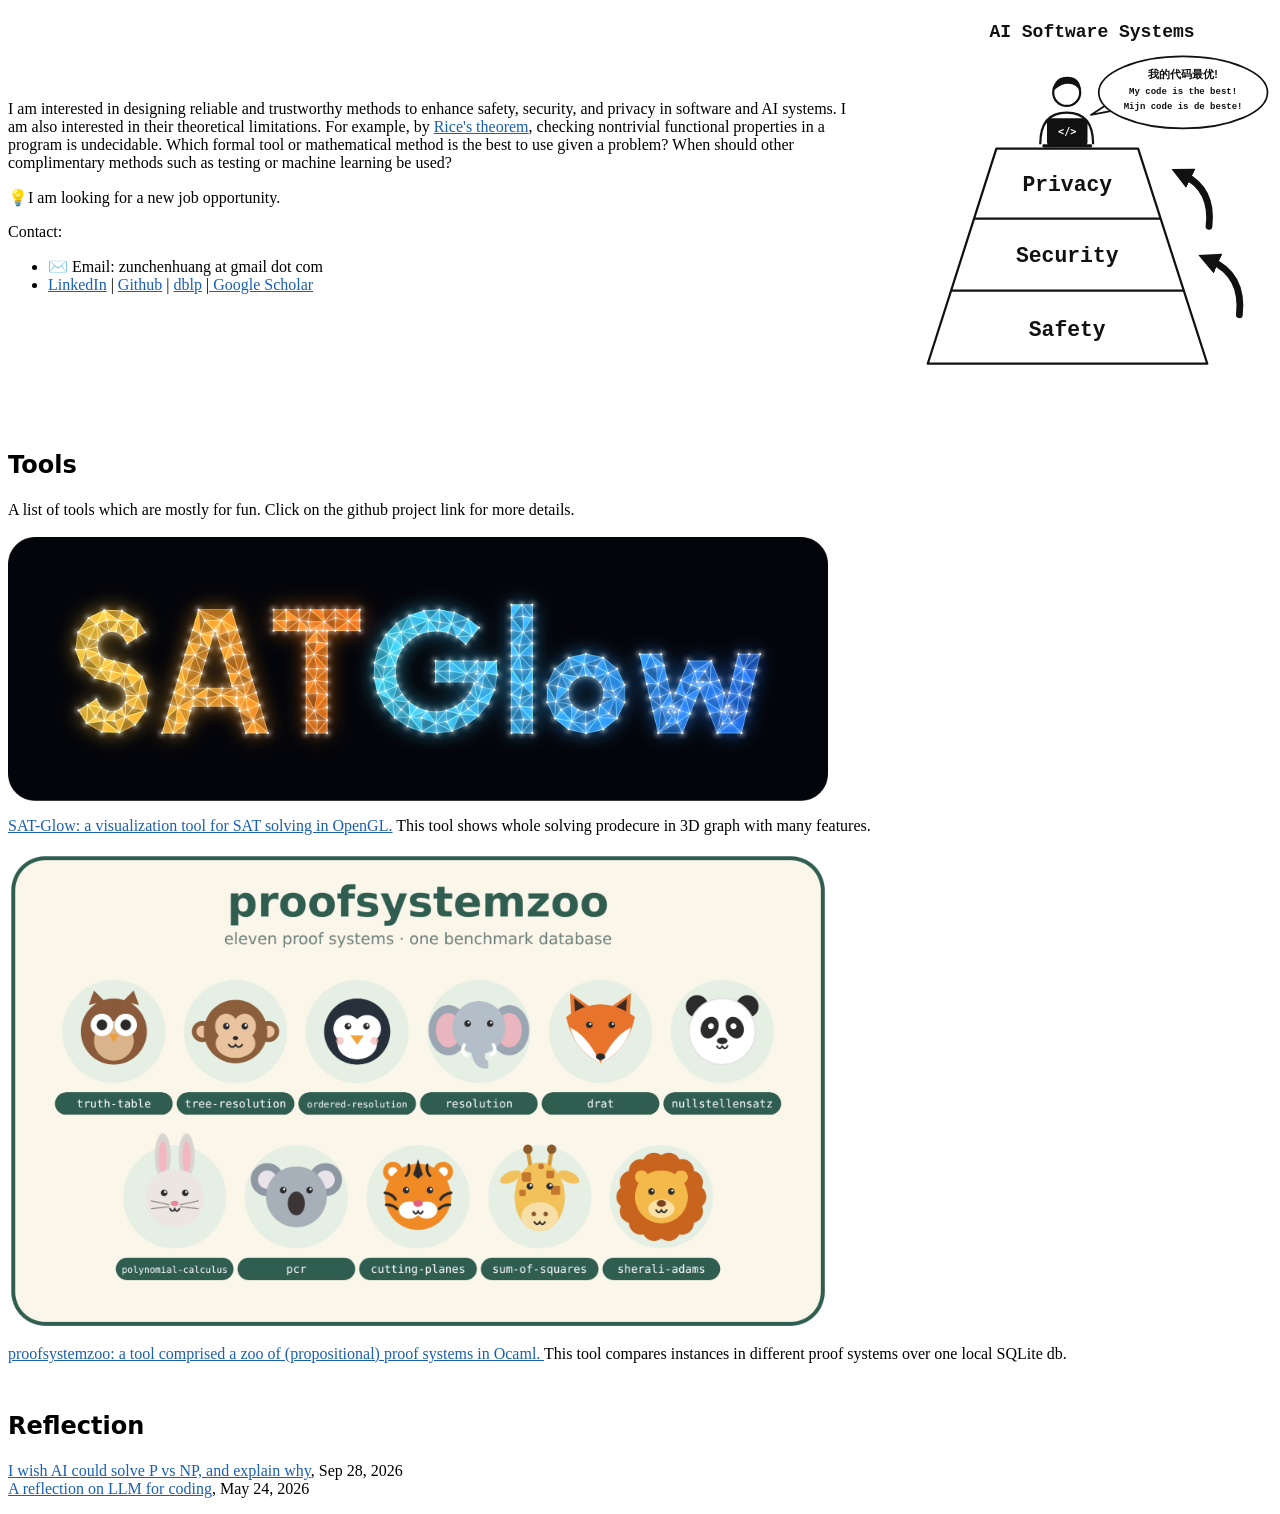
==== index.html @ c2429c39 "Tweak the width" ====
<!DOCTYPE html>
<html lang="en">
<head>
<meta charset="utf-8">
<meta name="viewport" content="width=device-width, initial-scale=1">
<title>Zunchen Huang</title>
<link rel="stylesheet" href="style.css">
</head>
<body>
<main>

<section class="intro">
  <div class="intro-text">
    <p>I am interested in designing reliable and trustworthy methods to enhance safety, security, and privacy in software and AI systems. I am also interested in their theoretical limitations. For example, by <a href="https://en.wikipedia.org/wiki/Rice%27s_theorem">Rice's theorem</a>, checking nontrivial functional properties in a program is undecidable. Which formal tool or mathematical method is the best to use given a problem? When should other complimentary methods such as testing or machine learning be used?</p>
    <p>💡I am looking for a new job opportunity.</p>
    <p>Contact:</p>
    <ul>
      <li>✉️ Email: zunchenhuang at gmail dot com</li>
      <li><a href="https://www.linkedin.com/in/zunchenhuang/">LinkedIn</a> | <a href="https://github.com/zunchenhuang">Github</a> | <a href="https://dblp.org/pid/266/8745.html">dblp</a> |<a href="https://scholar.google.com/citations?user=kwJHEtMAAAAJ&amp;hl=en"> Google Scholar</a></li>
    </ul>
  </div>
  <img class="hero" src="img/hero.svg" alt="AI Software Systems: Safety, Security, Privacy">
</section>

<h2>Tools</h2>
<p>A list of tools which are mostly for fun. Click on the github project link for more details.</p>
<img class="tool" src="img/satglow.png" alt="SAT-Glow">
<p><a href="https://github.com/zunchenhuang/SAT-Glow">SAT-Glow: a visualization tool for SAT solving in OpenGL.</a> This tool shows whole solving prodecure in 3D graph with many features.</p>
<img class="tool" src="img/proofsystemzoo.png" alt="proofsystemzoo">
<p><a href="https://github.com/zunchenhuang/proofsystemzoo">proofsystemzoo: a tool comprised a zoo of (propositional) proof systems in Ocaml. </a>This tool compares instances in different proof systems over one local SQLite db.</p>

<h2>Reflection</h2>
<p><a href="reflections/p-vs-np.html">I wish AI could solve P vs NP, and explain why</a>, Sep 28, 2026<br>
<a href="reflections/llm-coding.html">A reflection on LLM for coding</a>, May 24, 2026</p>

</main>
</body>
</html>
---- style.css ----
CSS = r"""body{margin:0;background:#fff;color:#222;font:17px/1.65 Georgia,"Times New Roman",serif}
main{max-width:1100px;margin:0 auto;padding:40px 32px 60px}
h1,h2{font-family:system-ui,sans-serif;line-height:1.3}
h2{margin-top:2em}
a{color:#1a5fb4}
.intro{display:grid;grid-template-columns:minmax(0,1fr) 360px;gap:48px;align-items:center}
.intro-text p:first-child{margin-top:0}
.hero{display:block;width:100%}
.tool{display:block;width:100%;max-width:820px;margin:18px 0 6px;border-radius:8px}
.fn{font-size:.92rem;color:#555}
@media (max-width:800px){
  .intro{grid-template-columns:1fr;gap:20px}
  .hero{max-width:340px;margin:0 auto;grid-row:1}
  main{padding:28px 20px 48px}
}
"""
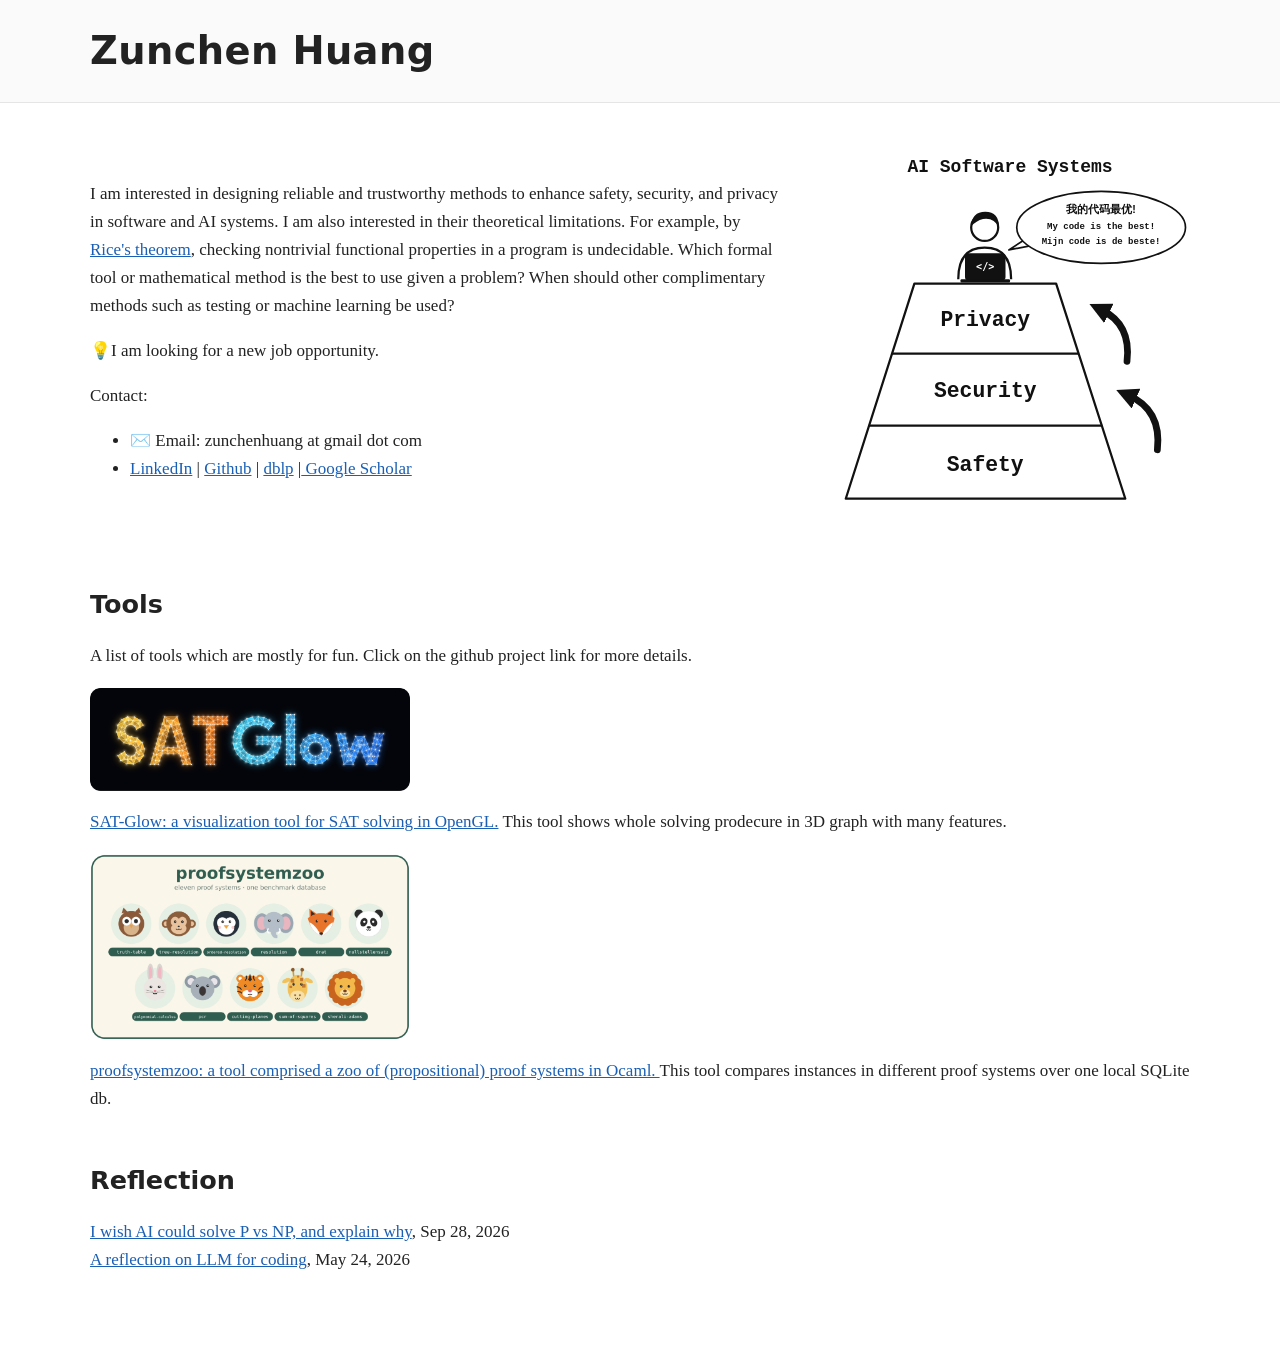
==== commit 52790dde: "Add banner" ====
--- a/index.html
+++ b/index.html
@@ -7,6 +7,11 @@
 <link rel="stylesheet" href="style.css">
 </head>
 <body>
+<header class="banner">
+  <div class="banner-inner">
+    <h1><a href="index.html">Zunchen Huang</a></h1>
+  </div>
+</header>
 <main>
 
 <section class="intro">
--- a/style.css
+++ b/style.css
@@ -1,16 +1,34 @@
-CSS = r"""body{margin:0;background:#fff;color:#222;font:17px/1.65 Georgia,"Times New Roman",serif}
+body{margin:0;background:#fff;color:#222;font:17px/1.65 Georgia,"Times New Roman",serif}
+a{color:#1a5fb4}
+h1,h2{font-family:system-ui,-apple-system,"Segoe UI",sans-serif;line-height:1.3}
+h2{margin-top:2em}
+
+/* Name banner */
+.banner{border-bottom:1px solid #e5e5e5;background:#fafafa}
+.banner-inner{max-width:1100px;margin:0 auto;padding:28px 32px}
+.banner h1{margin:0;font-size:2.4rem;font-weight:600;line-height:1.2;letter-spacing:.01em;color:#222}
+.banner a{color:inherit;text-decoration:none}
+
+/* Page width */
 main{max-width:1100px;margin:0 auto;padding:40px 32px 60px}
-h1,h2{font-family:system-ui,sans-serif;line-height:1.3}
-h2{margin-top:2em}
-a{color:#1a5fb4}
-.intro{display:grid;grid-template-columns:minmax(0,1fr) 360px;gap:48px;align-items:center}
+
+/* Intro text + pyramid side by side */
+.intro{display:flex;flex-direction:row;align-items:center;gap:48px}
+.intro-text{flex:1 1 auto;min-width:0}
 .intro-text p:first-child{margin-top:0}
-.hero{display:block;width:100%}
-.tool{display:block;width:100%;max-width:820px;margin:18px 0 6px;border-radius:8px}
+.intro .hero{flex:0 0 360px;width:360px;max-width:360px;margin:0}
+
+/* Tool images */
+img.tool{display:block;width:100%;max-width:320px;margin:18px 0 6px;border-radius:8px}
+
+/* Reflection footnotes */
 .fn{font-size:.92rem;color:#555}
+
+/* Phones and narrow windows */
 @media (max-width:800px){
-  .intro{grid-template-columns:1fr;gap:20px}
-  .hero{max-width:340px;margin:0 auto;grid-row:1}
+  .banner-inner{padding:20px}
+  .banner h1{font-size:1.9rem}
+  .intro{flex-direction:column-reverse;gap:20px}
+  .intro .hero{flex:none;width:100%;max-width:320px;margin:0 auto}
   main{padding:28px 20px 48px}
 }
-"""
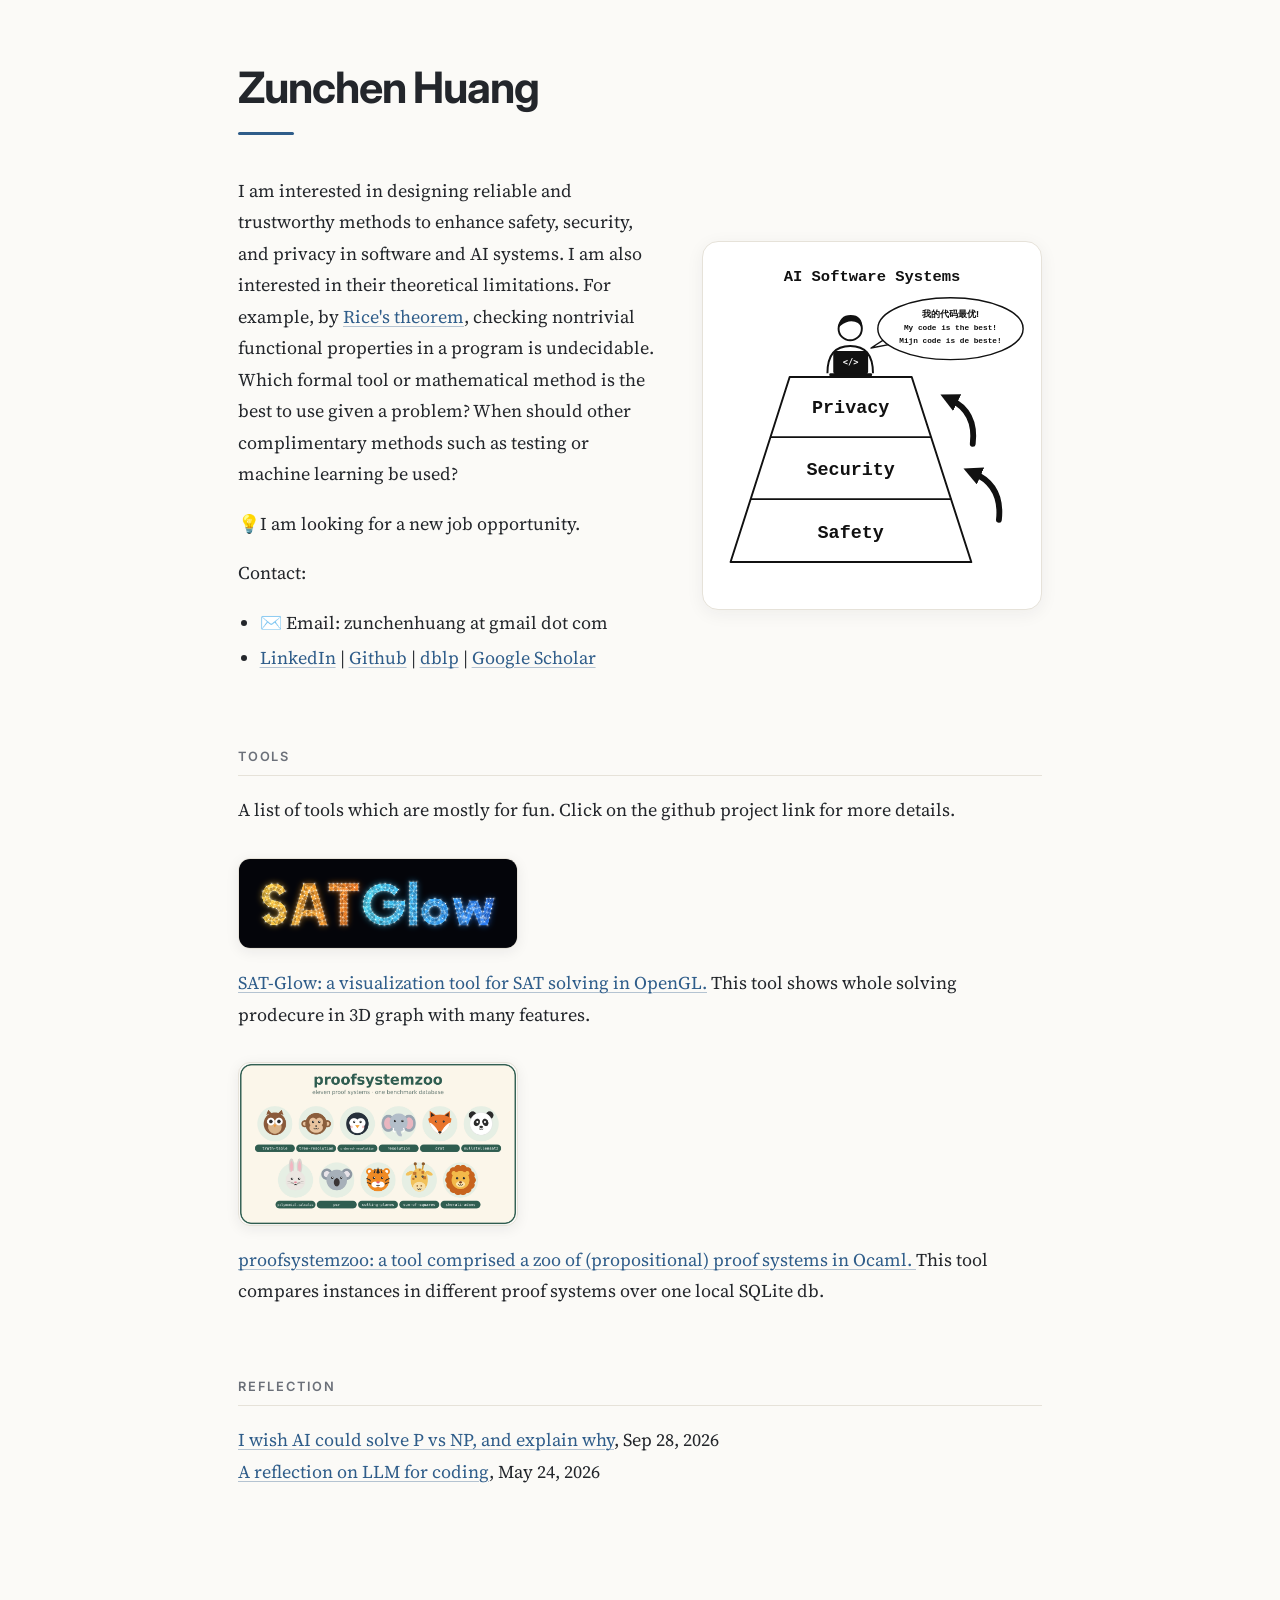
==== commit ba877d78: "cosmetic change" ====
--- a/index.html
+++ b/index.html
@@ -21,7 +21,7 @@
     <p>Contact:</p>
     <ul>
       <li>✉️ Email: zunchenhuang at gmail dot com</li>
-      <li><a href="https://www.linkedin.com/in/zunchenhuang/">LinkedIn</a> | <a href="https://github.com/zunchenhuang">Github</a> | <a href="https://dblp.org/pid/266/8745.html">dblp</a> |<a href="https://scholar.google.com/citations?user=kwJHEtMAAAAJ&amp;hl=en"> Google Scholar</a></li>
+      <li><a href="https://www.linkedin.com/in/zunchenhuang/">LinkedIn</a> | <a href="https://github.com/zunchenhuang">Github</a> | <a href="https://dblp.org/pid/266/8745.html">dblp</a> | <a href="https://scholar.google.com/citations?user=kwJHEtMAAAAJ&amp;hl=en">Google Scholar</a></li>
     </ul>
   </div>
   <img class="hero" src="img/hero.svg" alt="AI Software Systems: Safety, Security, Privacy">
--- a/style.css
+++ b/style.css
@@ -1,34 +1,103 @@
-body{margin:0;background:#fff;color:#222;font:17px/1.65 Georgia,"Times New Roman",serif}
-a{color:#1a5fb4}
-h1,h2{font-family:system-ui,-apple-system,"Segoe UI",sans-serif;line-height:1.3}
-h2{margin-top:2em}
+@import url('https://fonts.googleapis.com/css2?family=Inter:wght@400;600;700&family=Source+Serif+4:opsz,wght@8..60,400;8..60,600&display=swap');
+
+:root{
+  --ink:#23262b;
+  --muted:#6b7079;
+  --accent:#2f5d8a;
+  --paper:#fbfaf7;
+  --card:#ffffff;
+  --rule:#e6e2d9;
+  --width:860px;
+}
+
+*{box-sizing:border-box}
+body{
+  margin:0;
+  background:var(--paper);
+  color:var(--ink);
+  font:18px/1.75 "Source Serif 4",Georgia,serif;
+  -webkit-font-smoothing:antialiased;
+}
+
+/* Links */
+a{
+  color:var(--accent);
+  text-decoration:underline;
+  text-decoration-thickness:1px;
+  text-underline-offset:3px;
+  text-decoration-color:rgba(47,93,138,.35);
+  transition:text-decoration-color .2s,color .2s;
+}
+a:hover{text-decoration-color:var(--accent)}
 
 /* Name banner */
-.banner{border-bottom:1px solid #e5e5e5;background:#fafafa}
-.banner-inner{max-width:1100px;margin:0 auto;padding:28px 32px}
-.banner h1{margin:0;font-size:2.4rem;font-weight:600;line-height:1.2;letter-spacing:.01em;color:#222}
-.banner a{color:inherit;text-decoration:none}
+.banner{background:var(--paper)}
+.banner-inner{max-width:var(--width);margin:0 auto;padding:64px 28px 0}
+.banner h1{
+  margin:0;
+  font:700 2.7rem/1.1 "Inter",system-ui,sans-serif;
+  letter-spacing:-.025em;
+}
+.banner h1 a{color:var(--ink);text-decoration:none}
+.banner-inner::after{
+  content:"";display:block;width:56px;height:3px;
+  background:var(--accent);border-radius:2px;margin-top:20px;
+}
 
-/* Page width */
-main{max-width:1100px;margin:0 auto;padding:40px 32px 60px}
+/* Page body */
+main{max-width:var(--width);margin:0 auto;padding:40px 28px 96px}
 
-/* Intro text + pyramid side by side */
-.intro{display:flex;flex-direction:row;align-items:center;gap:48px}
+/* Section headings */
+h2{
+  font:600 .8rem/1.3 "Inter",system-ui,sans-serif;
+  letter-spacing:.14em;
+  text-transform:uppercase;
+  color:var(--muted);
+  margin:72px 0 18px;
+  padding-bottom:10px;
+  border-bottom:1px solid var(--rule);
+}
+
+/* Intro: text + pyramid side by side */
+.intro{display:flex;align-items:center;gap:48px}
 .intro-text{flex:1 1 auto;min-width:0}
 .intro-text p:first-child{margin-top:0}
-.intro .hero{flex:0 0 360px;width:360px;max-width:360px;margin:0}
+.intro-text ul{padding-left:1.2em;margin:.4em 0 0}
+.intro-text li{margin:.2em 0}
+.intro .hero{
+  flex:0 0 340px;width:340px;
+  background:var(--card);
+  border:1px solid var(--rule);
+  border-radius:16px;
+  padding:14px;
+  box-shadow:0 4px 18px rgba(30,35,45,.06);
+}
 
 /* Tool images */
-img.tool{display:block;width:100%;max-width:320px;margin:18px 0 6px;border-radius:8px}
+img.tool{
+  display:block;width:100%;max-width:280px;
+  margin:32px 0 10px;
+  border-radius:12px;
+  border:1px solid var(--rule);
+  box-shadow:0 3px 14px rgba(30,35,45,.07);
+}
 
-/* Reflection footnotes */
-.fn{font-size:.92rem;color:#555}
+/* Reflection pages */
+main h1{
+  font:700 2rem/1.25 "Inter",system-ui,sans-serif;
+  letter-spacing:-.015em;
+  margin:.3em 0 1.2em;
+}
+.fn{font-size:.9rem;line-height:1.6;color:var(--muted);margin:.5em 0}
+p:not(.fn) + .fn{margin-top:3em;padding-top:1.4em;border-top:1px solid var(--rule)}
 
 /* Phones and narrow windows */
-@media (max-width:800px){
-  .banner-inner{padding:20px}
-  .banner h1{font-size:1.9rem}
-  .intro{flex-direction:column-reverse;gap:20px}
+@media (max-width:760px){
+  body{font-size:17px}
+  .banner-inner{padding:40px 20px 0}
+  .banner h1{font-size:2.1rem}
+  main{padding:28px 20px 64px}
+  .intro{flex-direction:column-reverse;gap:24px}
   .intro .hero{flex:none;width:100%;max-width:320px;margin:0 auto}
-  main{padding:28px 20px 48px}
+  h2{margin-top:56px}
 }
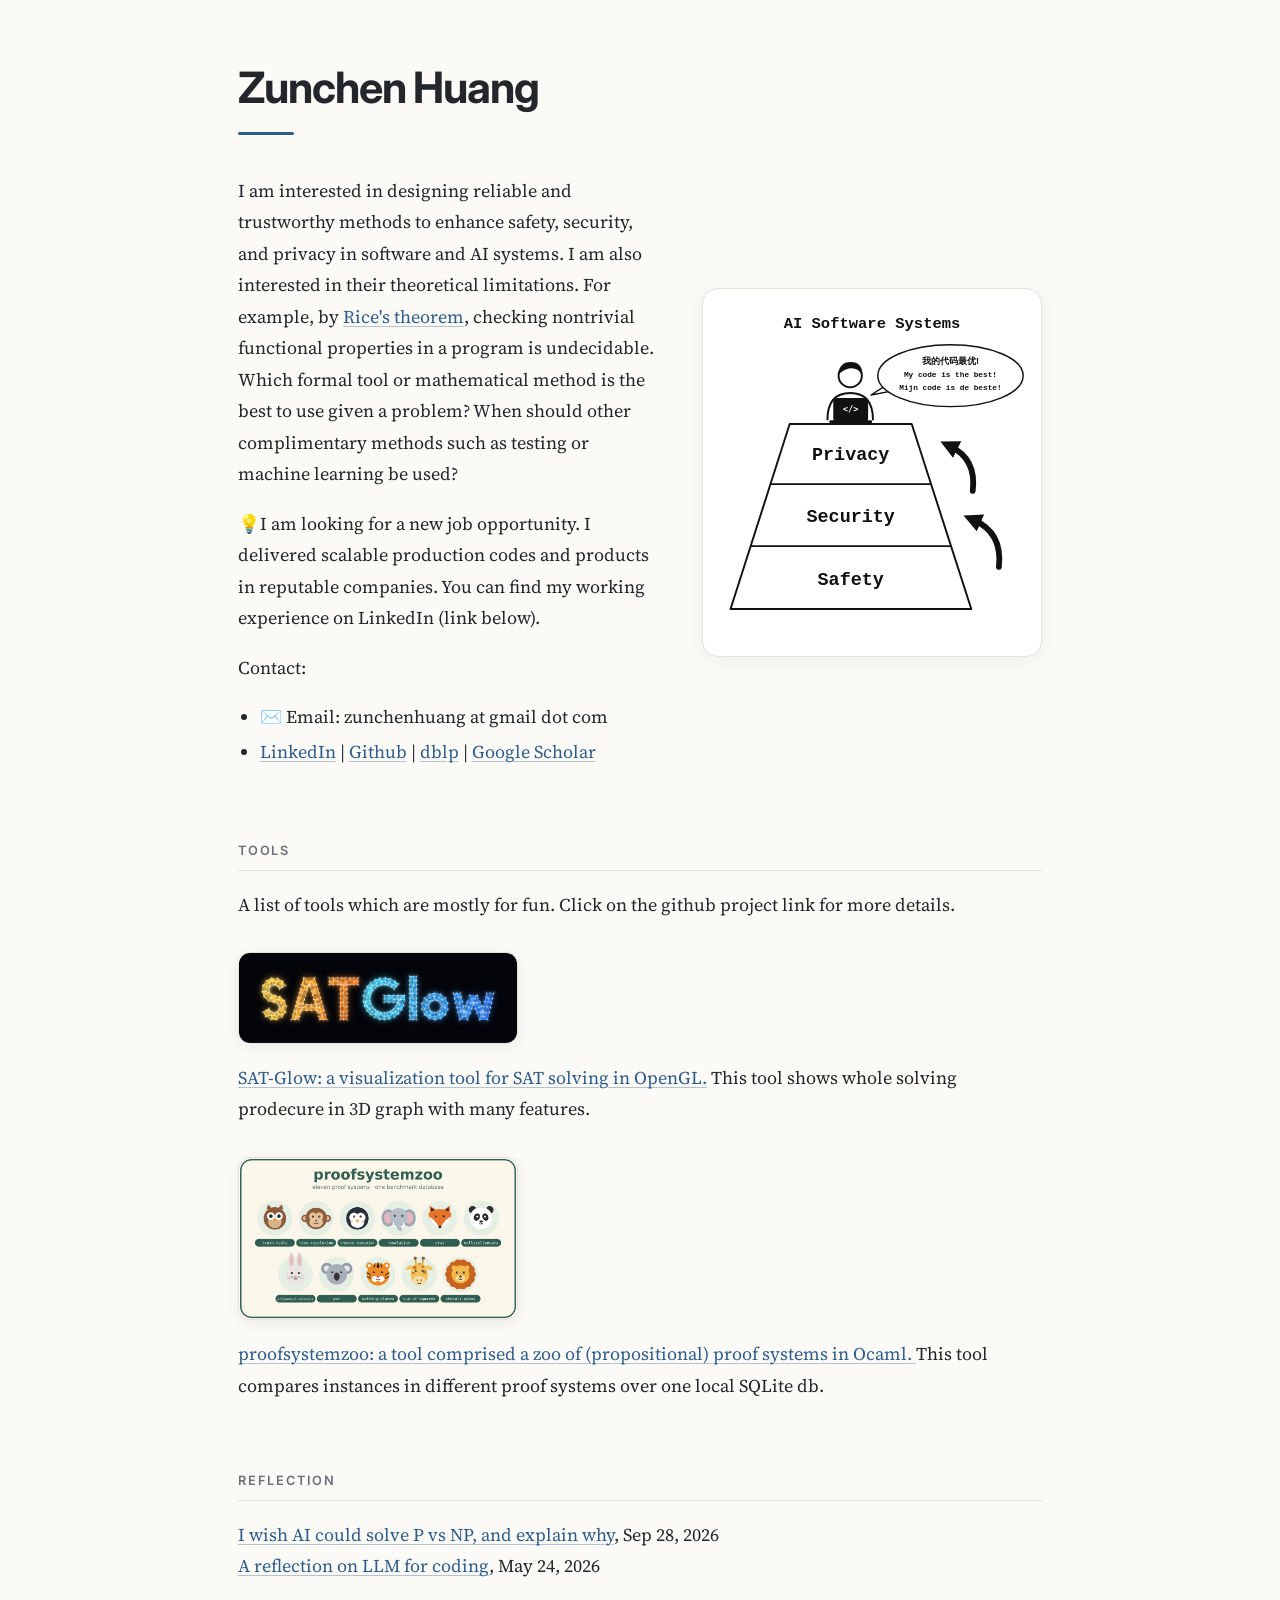
==== commit 7944f8ac: "Update job finding description" ====
--- a/index.html
+++ b/index.html
@@ -1,6 +1,12 @@
 <!DOCTYPE html>
 <html lang="en">
 <head>
+<script async src="https://www.googletagmanager.com/gtm.js?id=GTM-NFBLDDFW"></script>
+<script>
+  window.dataLayer = window.dataLayer || [];
+  function gtag(){dataLayer.push(arguments);}
+  gtag('js', new Date());
+</script>
 <meta charset="utf-8">
 <meta name="viewport" content="width=device-width, initial-scale=1">
 <title>Zunchen Huang</title>
@@ -17,7 +23,7 @@
 <section class="intro">
   <div class="intro-text">
     <p>I am interested in designing reliable and trustworthy methods to enhance safety, security, and privacy in software and AI systems. I am also interested in their theoretical limitations. For example, by <a href="https://en.wikipedia.org/wiki/Rice%27s_theorem">Rice's theorem</a>, checking nontrivial functional properties in a program is undecidable. Which formal tool or mathematical method is the best to use given a problem? When should other complimentary methods such as testing or machine learning be used?</p>
-    <p>💡I am looking for a new job opportunity.</p>
+    <p>💡I am looking for a new job opportunity. I delivered scalable production codes and products in reputable companies. You can find my working experience on LinkedIn (link below).</p>
     <p>Contact:</p>
     <ul>
       <li>✉️ Email: zunchenhuang at gmail dot com</li>
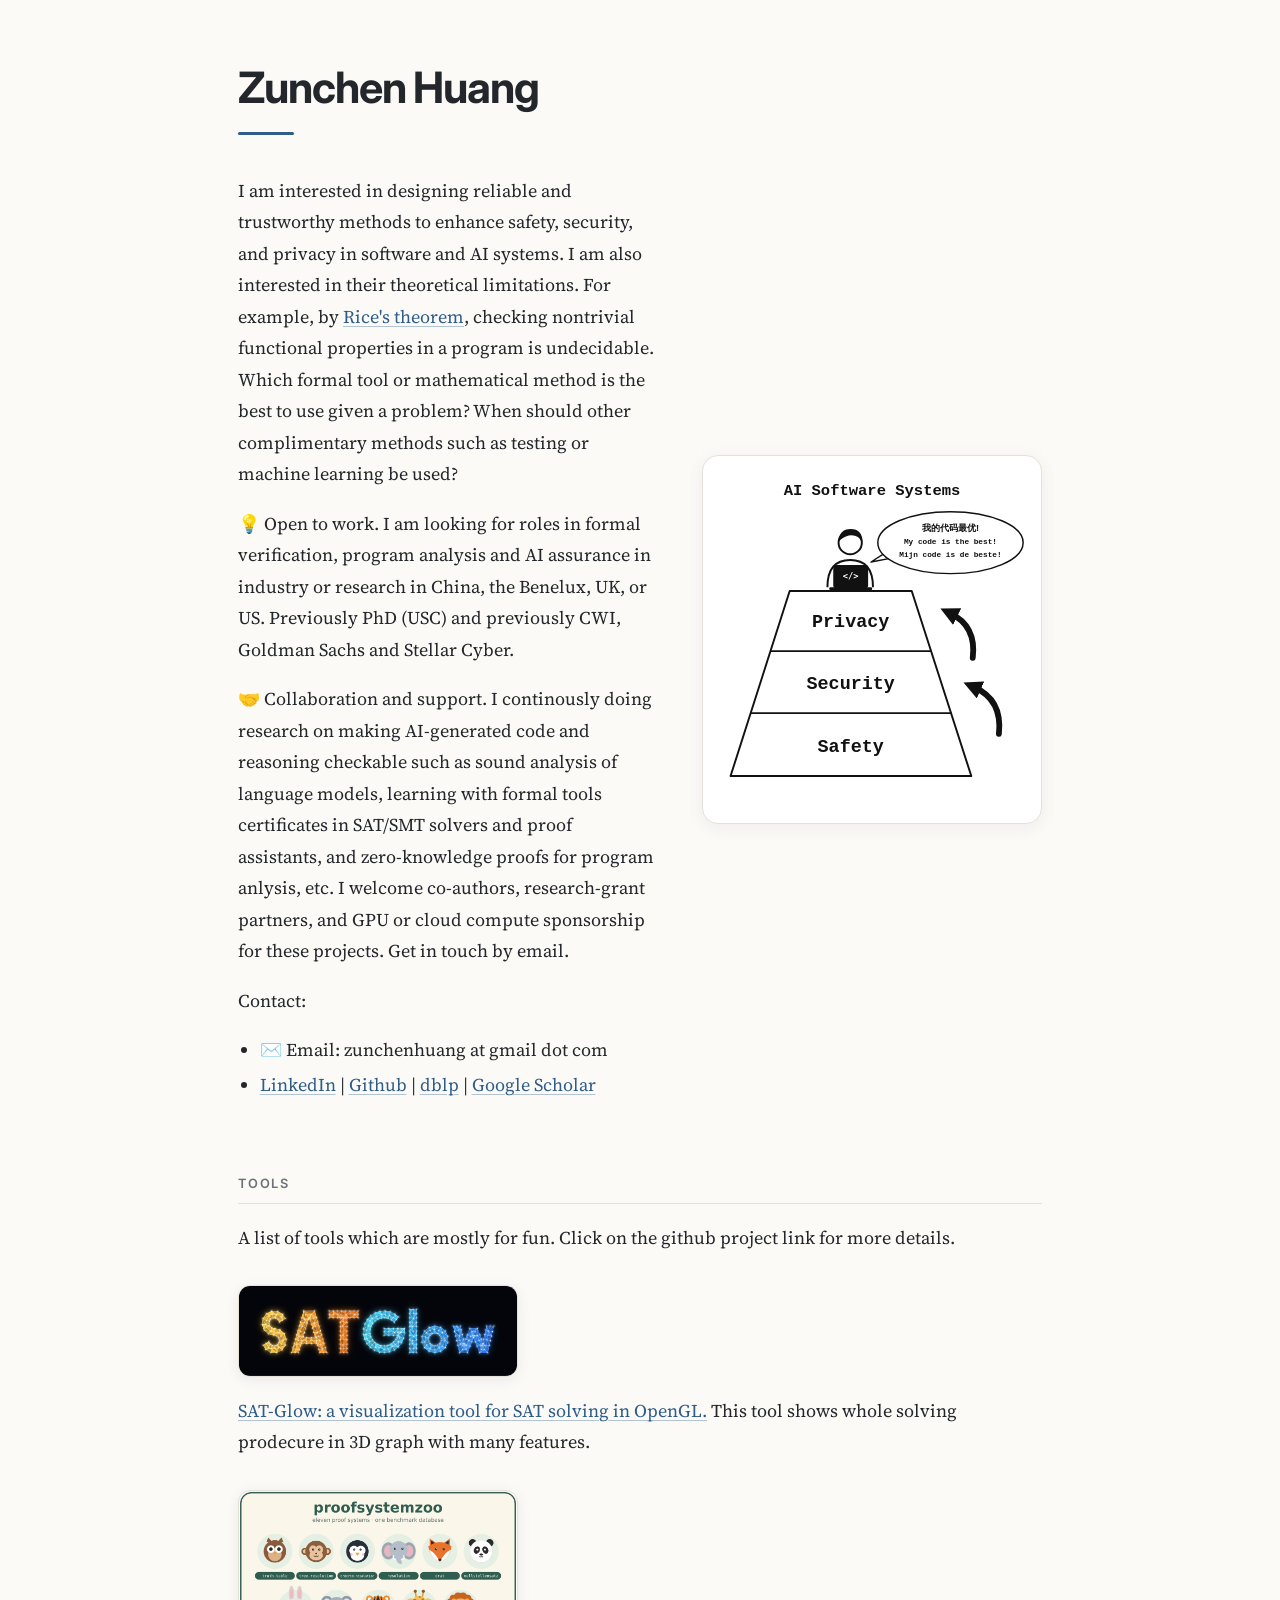
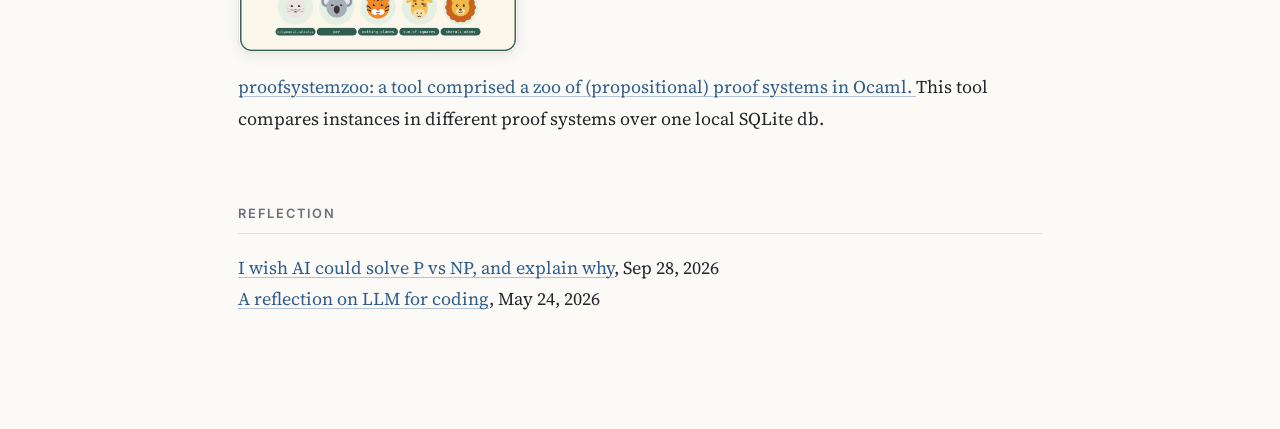
==== commit a4048156: "Add collab section" ====
--- a/index.html
+++ b/index.html
@@ -23,7 +23,8 @@
 <section class="intro">
   <div class="intro-text">
     <p>I am interested in designing reliable and trustworthy methods to enhance safety, security, and privacy in software and AI systems. I am also interested in their theoretical limitations. For example, by <a href="https://en.wikipedia.org/wiki/Rice%27s_theorem">Rice's theorem</a>, checking nontrivial functional properties in a program is undecidable. Which formal tool or mathematical method is the best to use given a problem? When should other complimentary methods such as testing or machine learning be used?</p>
-    <p>💡I am looking for a new job opportunity. I delivered scalable production codes and products in reputable companies. You can find my working experience on LinkedIn (link below).</p>
+    <p>💡 Open to work. I am looking for roles in formal verification, program analysis and AI assurance in industry or research in China, the Benelux, UK, or US. Previously PhD (USC) and previously CWI, Goldman Sachs and Stellar Cyber.</p>
+    <p>🤝 Collaboration and support. I continously doing research on making AI-generated code and reasoning checkable such as sound analysis of language models, learning with formal tools certificates in SAT/SMT solvers and proof assistants, and zero-knowledge proofs for program anlysis, etc. I welcome co-authors, research-grant partners, and GPU or cloud compute sponsorship for these projects. Get in touch by email.</p>
     <p>Contact:</p>
     <ul>
       <li>✉️ Email: zunchenhuang at gmail dot com</li>
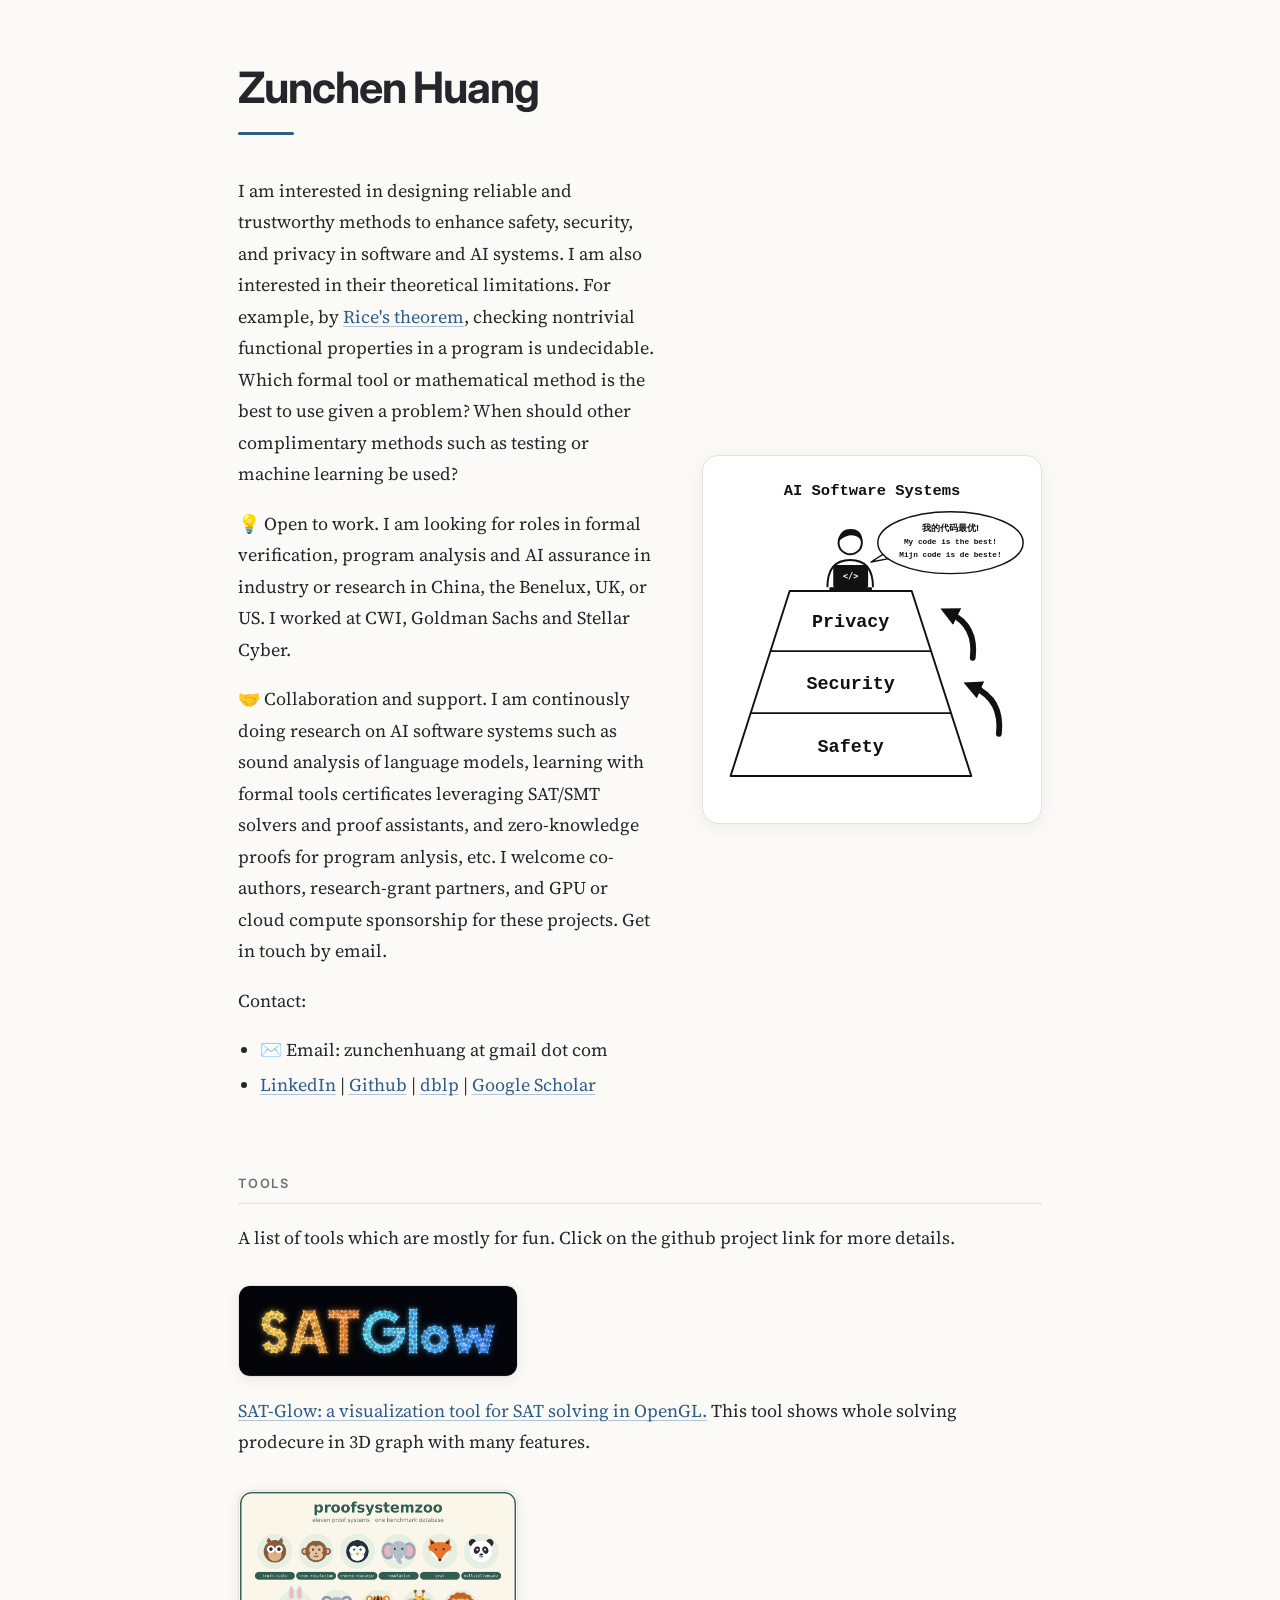
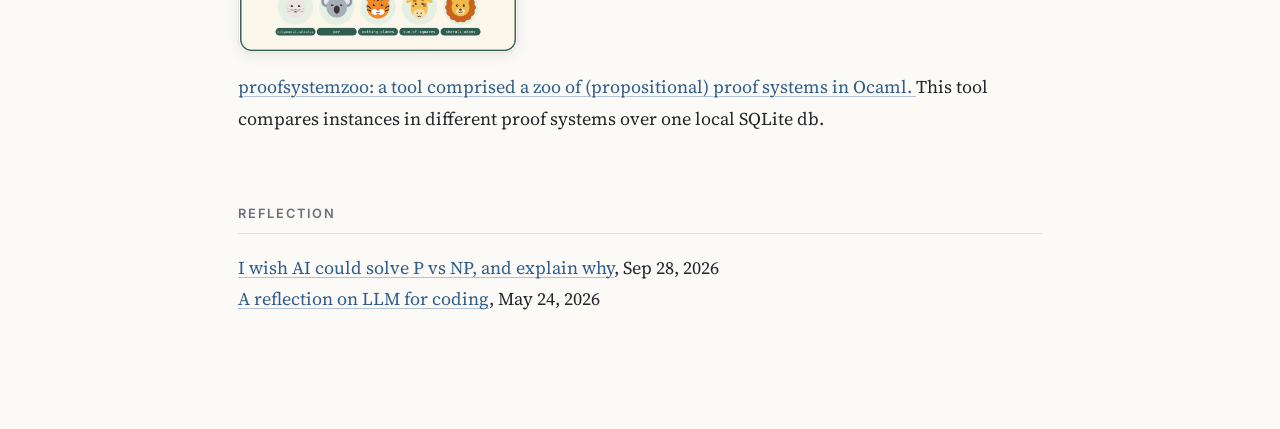
==== commit 021568ed: "Update the Collab" ====
--- a/index.html
+++ b/index.html
@@ -23,8 +23,8 @@
 <section class="intro">
   <div class="intro-text">
     <p>I am interested in designing reliable and trustworthy methods to enhance safety, security, and privacy in software and AI systems. I am also interested in their theoretical limitations. For example, by <a href="https://en.wikipedia.org/wiki/Rice%27s_theorem">Rice's theorem</a>, checking nontrivial functional properties in a program is undecidable. Which formal tool or mathematical method is the best to use given a problem? When should other complimentary methods such as testing or machine learning be used?</p>
-    <p>💡 Open to work. I am looking for roles in formal verification, program analysis and AI assurance in industry or research in China, the Benelux, UK, or US. Previously PhD (USC) and previously CWI, Goldman Sachs and Stellar Cyber.</p>
-    <p>🤝 Collaboration and support. I continously doing research on making AI-generated code and reasoning checkable such as sound analysis of language models, learning with formal tools certificates in SAT/SMT solvers and proof assistants, and zero-knowledge proofs for program anlysis, etc. I welcome co-authors, research-grant partners, and GPU or cloud compute sponsorship for these projects. Get in touch by email.</p>
+    <p>💡 Open to work. I am looking for roles in formal verification, program analysis and AI assurance in industry or research in China, the Benelux, UK, or US. I worked at CWI, Goldman Sachs and Stellar Cyber.</p>
+    <p>🤝 Collaboration and support. I am continously doing research on AI software systems such as sound analysis of language models, learning with formal tools certificates leveraging SAT/SMT solvers and proof assistants, and zero-knowledge proofs for program anlysis, etc. I welcome co-authors, research-grant partners, and GPU or cloud compute sponsorship for these projects. Get in touch by email.</p>
     <p>Contact:</p>
     <ul>
       <li>✉️ Email: zunchenhuang at gmail dot com</li>
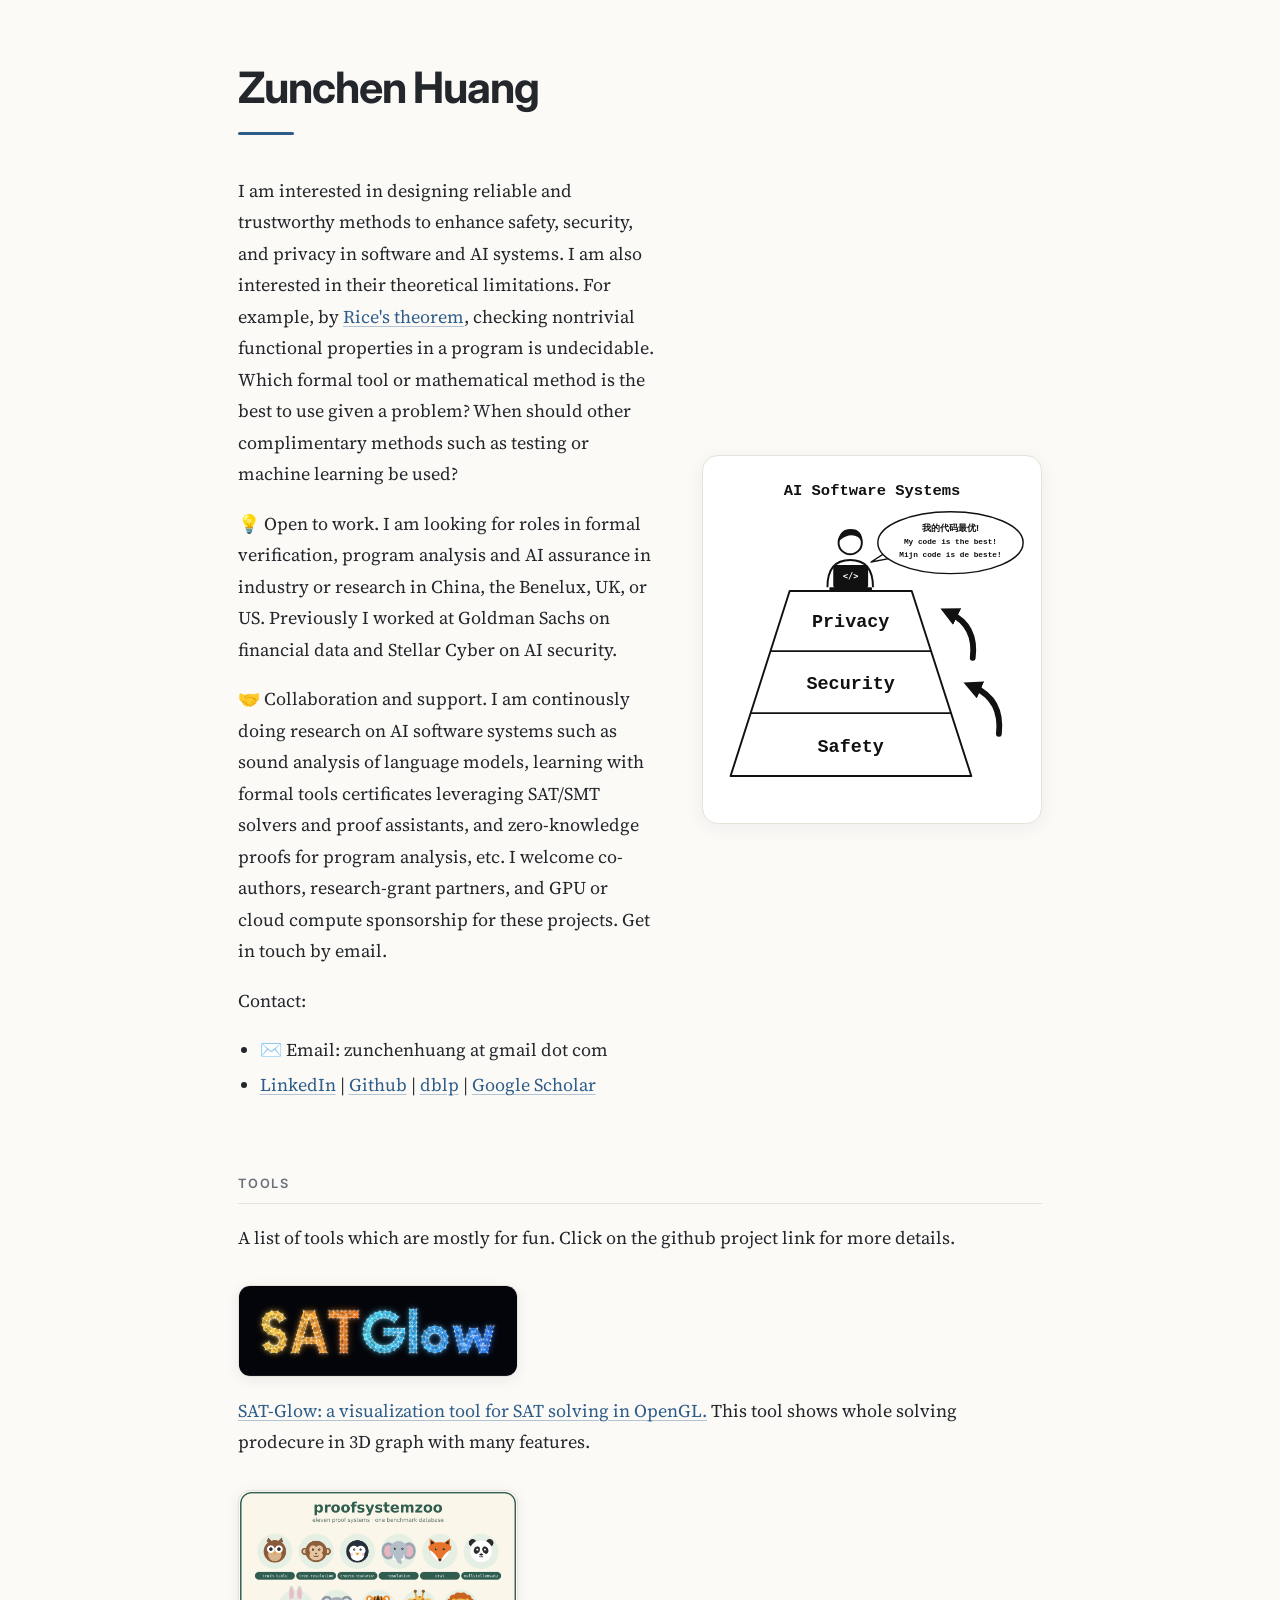
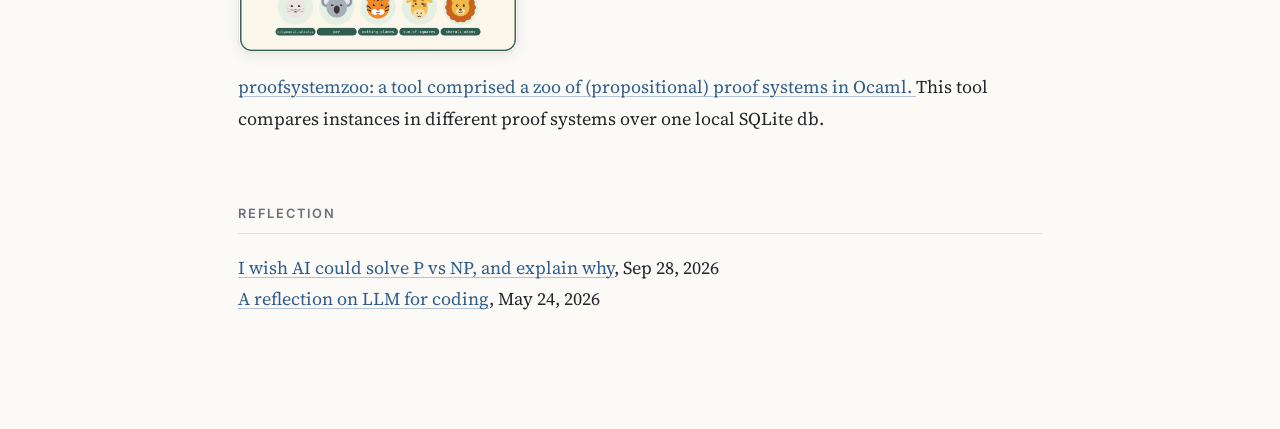
==== commit 55d6347f: "Update the description" ====
--- a/index.html
+++ b/index.html
@@ -23,8 +23,8 @@
 <section class="intro">
   <div class="intro-text">
     <p>I am interested in designing reliable and trustworthy methods to enhance safety, security, and privacy in software and AI systems. I am also interested in their theoretical limitations. For example, by <a href="https://en.wikipedia.org/wiki/Rice%27s_theorem">Rice's theorem</a>, checking nontrivial functional properties in a program is undecidable. Which formal tool or mathematical method is the best to use given a problem? When should other complimentary methods such as testing or machine learning be used?</p>
-    <p>💡 Open to work. I am looking for roles in formal verification, program analysis and AI assurance in industry or research in China, the Benelux, UK, or US. I worked at CWI, Goldman Sachs and Stellar Cyber.</p>
-    <p>🤝 Collaboration and support. I am continously doing research on AI software systems such as sound analysis of language models, learning with formal tools certificates leveraging SAT/SMT solvers and proof assistants, and zero-knowledge proofs for program anlysis, etc. I welcome co-authors, research-grant partners, and GPU or cloud compute sponsorship for these projects. Get in touch by email.</p>
+    <p>💡 Open to work. I am looking for roles in formal verification, program analysis and AI assurance in industry or research in China, the Benelux, UK, or US. Previously I worked at Goldman Sachs on financial data and Stellar Cyber on AI security.</p>
+    <p>🤝 Collaboration and support. I am continously doing research on AI software systems such as sound analysis of language models, learning with formal tools certificates leveraging SAT/SMT solvers and proof assistants, and zero-knowledge proofs for program analysis, etc. I welcome co-authors, research-grant partners, and GPU or cloud compute sponsorship for these projects. Get in touch by email.</p>
     <p>Contact:</p>
     <ul>
       <li>✉️ Email: zunchenhuang at gmail dot com</li>
